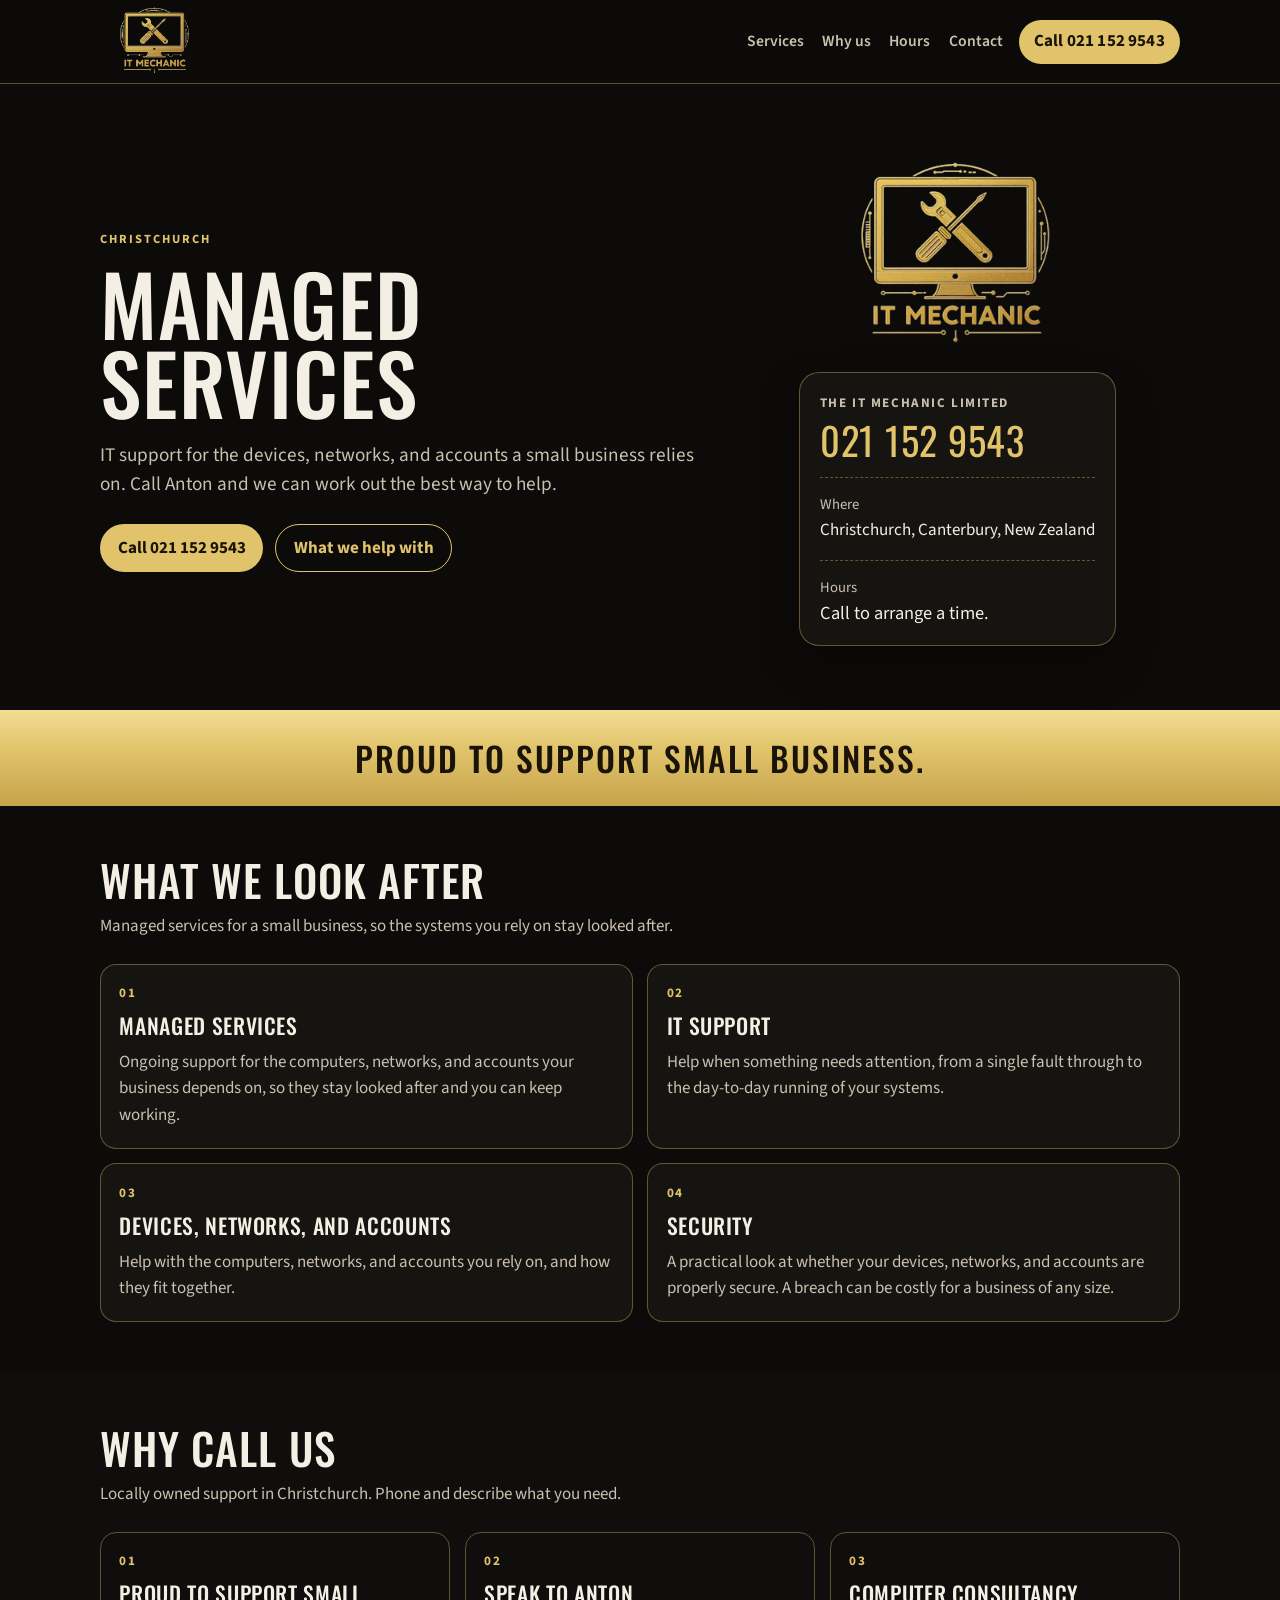
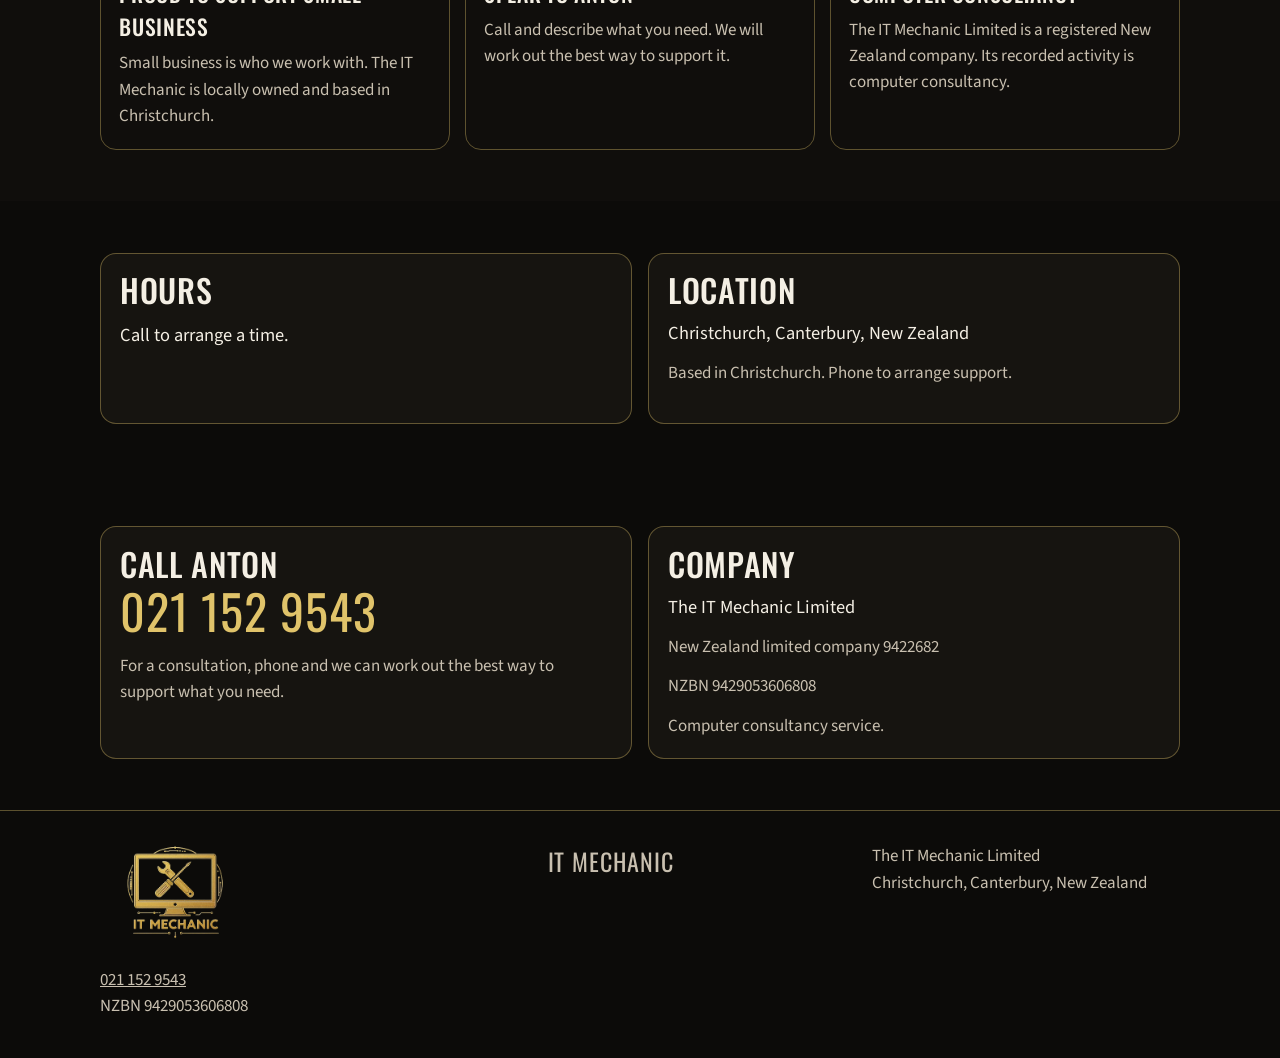
==== docs/index.html @ 7c2da6be "Move the site to docs so GitHub Pages can serve it. The page stays a static site, now published from" ====
<!DOCTYPE html>
<html lang="en-NZ">
<head>
  <meta charset="utf-8">
  <meta name="viewport" content="width=device-width, initial-scale=1">
  <title>IT Mechanic | Managed services in Christchurch</title>
  <meta name="description" content="IT Mechanic provides managed services for small business in Christchurch. Locally owned IT support for devices, networks, and accounts. Call 021 152 9543.">
  <link rel="canonical" href="https://itmech.nz/">
  <meta property="og:title" content="IT Mechanic | Managed services in Christchurch">
  <meta property="og:description" content="Proud to support small business. Managed services and IT support in Christchurch.">
  <meta property="og:image" content="https://itmech.nz/img/logo-on-black.png">
  <meta name="theme-color" content="#0c0b09">
  <link rel="icon" href="img/logo.png" type="image/png">
  <link rel="preconnect" href="https://fonts.googleapis.com">
  <link rel="preconnect" href="https://fonts.gstatic.com" crossorigin>
  <link href="https://fonts.googleapis.com/css2?family=Oswald:wght@500;600&family=Source+Sans+3:wght@400;600;700&display=swap" rel="stylesheet">
  <link rel="stylesheet" href="css/styles.css">
  <script type="application/ld+json" id="site-jsonld">
  {
    "@context": "https://schema.org",
    "@type": "ProfessionalService",
    "name": "IT Mechanic",
    "legalName": "The IT Mechanic Limited",
    "telephone": "+64211529543",
    "areaServed": "Christchurch",
    "address": {
      "@type": "PostalAddress",
      "addressLocality": "Christchurch",
      "addressRegion": "Canterbury",
      "addressCountry": "NZ"
    },
    "identifier": "9429053606808",
    "url": "https://itmech.nz/"
  }
  </script>
</head>
<body>
  <a class="skip" href="#main">Skip to content</a>
  <header class="site-header">
    <div class="wrap header-inner">
      <a class="brand" href="#top">
        <img class="brand-logo" src="img/logo.png" alt="IT Mechanic">
      </a>
      <nav class="nav" aria-label="Page">
        <a href="#support">Services</a>
        <a href="#why">Why us</a>
        <a href="#visit">Hours</a>
        <a href="#contact">Contact</a>
      </nav>
      <a class="call" data-field="phone-link" data-label="Call" href="tel:+64211529543">Call 021 152 9543</a>
    </div>
  </header>

  <main id="main">
    <section class="hero" id="top">
      <div class="wrap hero-grid">
        <div>
          <p class="eyebrow" data-field="city">Christchurch</p>
          <h1>Managed services</h1>
          <p class="lede">IT support for the devices, networks, and accounts a small business relies on. Call <span data-field="contact">Anton</span> and we can work out the best way to help.</p>
          <div class="hero-actions">
            <a class="btn btn-solid" data-field="phone-link" data-label="Call" href="tel:+64211529543">Call 021 152 9543</a>
            <a class="btn btn-ghost" href="#support">What we help with</a>
          </div>
        </div>
        <div class="hero-mark">
          <img class="hero-logo" src="img/logo.png" alt="">
        <aside class="ticket" aria-label="Contact card">
          <p class="ticket-kicker" data-field="legal">The IT Mechanic Limited</p>
          <a class="ticket-phone" data-field="phone-link" href="tel:+64211529543">021 152 9543</a>
          <hr>
          <p class="ticket-label">Where</p>
          <p data-field="city-line">Christchurch, Canterbury, New Zealand</p>
          <hr>
          <p class="ticket-label">Hours</p>
          <p class="status" data-field="open-status" hidden></p>
          <p class="hours-note" data-field="hours-note">Call to arrange a time.</p>
        </aside>
        </div>
      </div>
    </section>

    <section class="pride" aria-label="Small business">
      <div class="wrap">
        <p>Proud to support small business.</p>
      </div>
    </section>

    <section id="support">
      <div class="wrap">
        <div class="section-head">
          <h2>What we look after</h2>
          <p>Managed services for a small business, so the systems you rely on stay looked after.</p>
        </div>
        <div class="cards" data-list="services"></div>
      </div>
    </section>

    <section class="band" id="why">
      <div class="wrap">
        <div class="section-head">
          <h2>Why call us</h2>
          <p>Locally owned support in Christchurch. Phone and describe what you need.</p>
        </div>
        <div class="reasons" data-list="reasons"></div>
      </div>
    </section>

    <section id="visit">
      <div class="wrap visit-grid">
        <article class="panel">
          <h2>Hours</h2>
          <p class="hours-note" data-field="hours-note">Call to arrange a time.</p>
          <dl class="hours" data-list="hours" hidden></dl>
        </article>
        <article class="panel">
          <h2>Location</h2>
          <p class="address" data-field="city-line">Christchurch, Canterbury, New Zealand</p>
          <p class="address" data-block="street" hidden><span data-field="street"></span></p>
          <p class="fine">Based in Christchurch. Phone to arrange support.</p>
          <p><a data-field="map" hidden href="">Map</a></p>
        </article>
      </div>
    </section>

    <section id="contact">
      <div class="wrap contact-grid">
        <article class="panel">
          <h2>Call <span data-field="contact">Anton</span></h2>
          <a class="contact-phone" data-field="phone-link" href="tel:+64211529543">021 152 9543</a>
          <p class="fine">For a consultation, phone and we can work out the best way to support what you need.</p>
          <p data-block="email" hidden><a href=""></a></p>
        </article>
        <article class="panel">
          <h2>Company</h2>
          <p class="address" data-field="legal">The IT Mechanic Limited</p>
          <p class="fine">New Zealand limited company <span data-field="company-number">9422682</span></p>
          <p class="fine">NZBN <span data-field="nzbn">9429053606808</span></p>
          <p class="fine">Computer consultancy service.</p>
        </article>
      </div>
    </section>
  </main>

  <footer class="site-footer">
    <div class="wrap footer-inner">
      <img class="footer-logo" src="img/logo.png" alt="">
      <p class="footer-name" data-field="name">IT Mechanic</p>
      <p><span data-field="legal">The IT Mechanic Limited</span><br><span data-field="city-line">Christchurch, Canterbury, New Zealand</span></p>
      <p><a data-field="phone-link" href="tel:+64211529543">021 152 9543</a><br>NZBN <span data-field="nzbn">9429053606808</span></p>
    </div>
  </footer>

  <noscript>
    <div class="wrap" style="padding:1rem 0 2rem">
      <p>IT Mechanic, The IT Mechanic Limited, Christchurch. Managed services for small business. Proud to support small business. Call Anton on <a href="tel:+64211529543">021 152 9543</a>. Hours by arrangement.</p>
    </div>
  </noscript>

  <script src="js/site.config.js"></script>
  <script src="js/main.js"></script>
</body>
</html>
---- docs/css/styles.css ----
:root {
  --paper: #0c0b09;
  --paper-2: #161410;
  --ink: #f4efe4;
  --ink-soft: #c9c0b0;
  --line: rgba(224, 195, 106, 0.38);
  --gold: #e0c36a;
  --gold-deep: #c6a24b;
  --ink-on-gold: #1a1408;
  --shadow: 0 18px 40px rgba(0, 0, 0, 0.35);
  --display: "Oswald", "Arial Narrow", sans-serif;
  --sans: "Source Sans 3", "Segoe UI", sans-serif;
}

* { box-sizing: border-box; }

[hidden] { display: none !important; }

html { scroll-behavior: smooth; }

body {
  margin: 0;
  background: var(--paper);
  color: var(--ink);
  font-family: var(--sans);
  font-size: 1.0625rem;
  line-height: 1.55;
}

img, svg { display: block; max-width: 100%; }

a { color: inherit; }

.skip {
  position: absolute;
  left: 1rem;
  top: -4rem;
  background: var(--gold);
  color: var(--ink-on-gold);
  padding: 0.6rem 0.9rem;
  z-index: 10;
}

.skip:focus { top: 1rem; }

.wrap {
  width: min(1080px, calc(100% - 2rem));
  margin-inline: auto;
}

.site-header {
  position: sticky;
  top: 0;
  z-index: 5;
  background: rgba(12, 11, 9, 0.92);
  backdrop-filter: blur(10px);
  border-bottom: 1px solid var(--line);
}

.header-inner {
  display: flex;
  align-items: center;
  gap: 1rem;
  min-height: 5.2rem;
}

.brand {
  display: flex;
  align-items: center;
  text-decoration: none;
}

.brand-logo {
  height: 4.6rem;
  width: auto;
}

.hero-mark {
  display: grid;
  justify-items: center;
  gap: 1rem;
}

.hero-logo {
  width: min(280px, 78%);
  height: auto;
}

.footer-logo {
  width: 9.5rem;
  height: auto;
  margin-bottom: 0.4rem;
}

.nav {
  display: none;
  gap: 1.15rem;
  margin-left: auto;
}

.nav a {
  text-decoration: none;
  color: var(--ink-soft);
  font-weight: 600;
  font-size: 0.98rem;
}

.nav a:hover { color: var(--ink); }

.call {
  margin-left: auto;
  display: inline-flex;
  align-items: center;
  justify-content: center;
  min-height: 2.75rem;
  padding: 0.4rem 0.95rem;
  background: var(--gold);
  color: var(--ink-on-gold);
  text-decoration: none;
  border-radius: 999px;
  font-weight: 700;
  letter-spacing: 0.01em;
}

.nav + .call { margin-left: 0; }

.call:hover { background: #f0d48a; }

.hero {
  padding: 2.5rem 0 3rem;
}

.hero-grid {
  display: grid;
  gap: 1.5rem;
}

.eyebrow {
  margin: 0 0 0.8rem;
  color: var(--gold);
  font-weight: 700;
  letter-spacing: 0.16em;
  text-transform: uppercase;
  font-size: 0.78rem;
}

h1 {
  margin: 0;
  font-family: var(--display);
  font-weight: 500;
  font-size: clamp(3rem, 10vw, 5.2rem);
  line-height: 0.95;
  letter-spacing: 0.01em;
  text-transform: uppercase;
}

.lede {
  max-width: 38rem;
  margin: 1.25rem 0 0;
  font-size: 1.2rem;
  color: var(--ink-soft);
}

.hero-actions {
  display: flex;
  flex-wrap: wrap;
  gap: 0.75rem;
  margin-top: 1.5rem;
}

.btn {
  display: inline-flex;
  align-items: center;
  justify-content: center;
  min-height: 3rem;
  padding: 0.55rem 1.1rem;
  border-radius: 999px;
  text-decoration: none;
  font-weight: 700;
}

.btn-solid { background: var(--gold); color: var(--ink-on-gold); }
.btn-solid:hover { background: #f0d48a; }
.btn-ghost {
  border: 1px solid var(--gold);
  color: var(--gold);
  background: transparent;
}

.ticket {
  background: var(--paper-2);
  border: 1px solid var(--line);
  border-radius: 1.25rem;
  box-shadow: var(--shadow);
  padding: 1.25rem 1.25rem 1.1rem;
}

.ticket p { margin: 0; }

.ticket-kicker {
  color: var(--ink-soft);
  font-size: 0.82rem;
  letter-spacing: 0.12em;
  text-transform: uppercase;
  font-weight: 700;
}

.ticket-phone {
  display: block;
  margin-top: 0.35rem;
  font-family: var(--display);
  font-size: clamp(1.8rem, 5vw, 2.4rem);
  letter-spacing: 0.02em;
  text-decoration: none;
  line-height: 1.1;
  color: var(--gold);
}

.ticket hr {
  border: 0;
  border-top: 1px dashed var(--line);
  margin: 1rem 0;
}

.ticket-label {
  color: var(--ink-soft);
  font-size: 0.92rem;
}

.status {
  display: inline-block;
  margin-top: 0.45rem;
  padding: 0.2rem 0.55rem;
  border-radius: 999px;
  background: #3a3018;
  color: var(--gold);
  font-weight: 700;
  font-size: 0.92rem;
}

.status.is-open {
  background: #e3f0e6;
  color: #1d4a32;
}

section { padding: 3.2rem 0; }

.section-head {
  max-width: 38rem;
  margin-bottom: 1.5rem;
}

h2 {
  margin: 0;
  font-family: var(--display);
  font-size: clamp(2rem, 5vw, 2.7rem);
  font-weight: 500;
  letter-spacing: 0.02em;
  line-height: 1.05;
  text-transform: uppercase;
}

.section-head p {
  margin: 0.7rem 0 0;
  color: var(--ink-soft);
}

.cards, .reasons {
  display: grid;
  gap: 0.9rem;
}

.card {
  background: var(--paper-2);
  border: 1px solid var(--line);
  border-radius: 1rem;
  padding: 1.15rem 1.15rem 1.25rem;
}

.card-num {
  margin: 0;
  color: var(--gold);
  font-weight: 700;
  letter-spacing: 0.12em;
  font-size: 0.82rem;
}

.card h3 {
  margin: 0.35rem 0 0.4rem;
  font-family: var(--display);
  font-size: 1.35rem;
  font-weight: 500;
  letter-spacing: 0.03em;
  text-transform: uppercase;
}

.card p:last-child { margin: 0; color: var(--ink-soft); }

.pride {
  padding: 1.35rem 0;
  background: linear-gradient(180deg, #f3dc93 0%, #e0c36a 42%, #c6a24b 100%);
  color: var(--ink-on-gold);
}

.pride p {
  margin: 0;
  font-family: var(--display);
  font-weight: 500;
  font-size: clamp(1.45rem, 3vw, 2.1rem);
  letter-spacing: 0.06em;
  text-align: center;
  text-transform: uppercase;
}

.band {
  background: #100e0c;
  color: var(--ink);
}

.band .card {
  background: transparent;
  border-color: var(--line);
}

.band .card p:last-child,
.band .section-head p { color: var(--ink-soft); }

.band h2, .band h3 { color: var(--ink); }

.visit-grid, .contact-grid {
  display: grid;
  gap: 1rem;
}

.panel {
  background: var(--paper-2);
  border: 1px solid var(--line);
  border-radius: 1rem;
  padding: 1.2rem;
}

.panel h2 { font-size: 2rem; }

.hours {
  margin: 1rem 0 0;
}

.hours-row {
  display: grid;
  grid-template-columns: 1fr auto;
  gap: 1rem;
  padding: 0.55rem 0;
  border-top: 1px solid var(--line);
}

.hours-row dt, .hours-row dd { margin: 0; }
.hours-row dd { font-weight: 700; }

.hours-note {
  margin: 0.9rem 0 0;
  font-size: 1.15rem;
}

.address {
  margin: 0.8rem 0 0;
  font-size: 1.15rem;
}

.contact-phone {
  display: inline-block;
  margin-top: 0.4rem;
  font-family: var(--display);
  font-size: clamp(2rem, 6vw, 3rem);
  letter-spacing: 0.02em;
  text-decoration: none;
  line-height: 1;
  color: var(--gold);
}

.fine {
  margin: 0.8rem 0 0;
  color: var(--ink-soft);
}

.site-footer {
  padding: 2rem 0 2.4rem;
  border-top: 1px solid var(--line);
}

.footer-inner {
  display: grid;
  gap: 0.35rem;
}

.footer-name {
  margin: 0;
  font-family: var(--display);
  font-size: 1.5rem;
  letter-spacing: 0.04em;
  text-transform: uppercase;
}

.site-footer p { margin: 0; color: var(--ink-soft); }

:focus-visible {
  outline: 3px solid var(--gold);
  outline-offset: 3px;
}

@media (min-width: 720px) {
  .nav { display: flex; }
  .call { margin-left: 0; }
  .hero { padding: 4.5rem 0 4rem; }
  .hero-grid {
    grid-template-columns: 1.15fr 0.85fr;
    align-items: center;
    gap: 2rem;
  }
  .hero-logo { width: min(300px, 100%); }
  .cards { grid-template-columns: 1fr 1fr; }
  .reasons { grid-template-columns: repeat(3, 1fr); }
  .visit-grid, .contact-grid { grid-template-columns: 1fr 1fr; }
  .footer-inner {
    grid-template-columns: 1.4fr 1fr 1fr;
    gap: 1rem;
    align-items: start;
  }
}

@media (prefers-reduced-motion: reduce) {
  html { scroll-behavior: auto; }
}
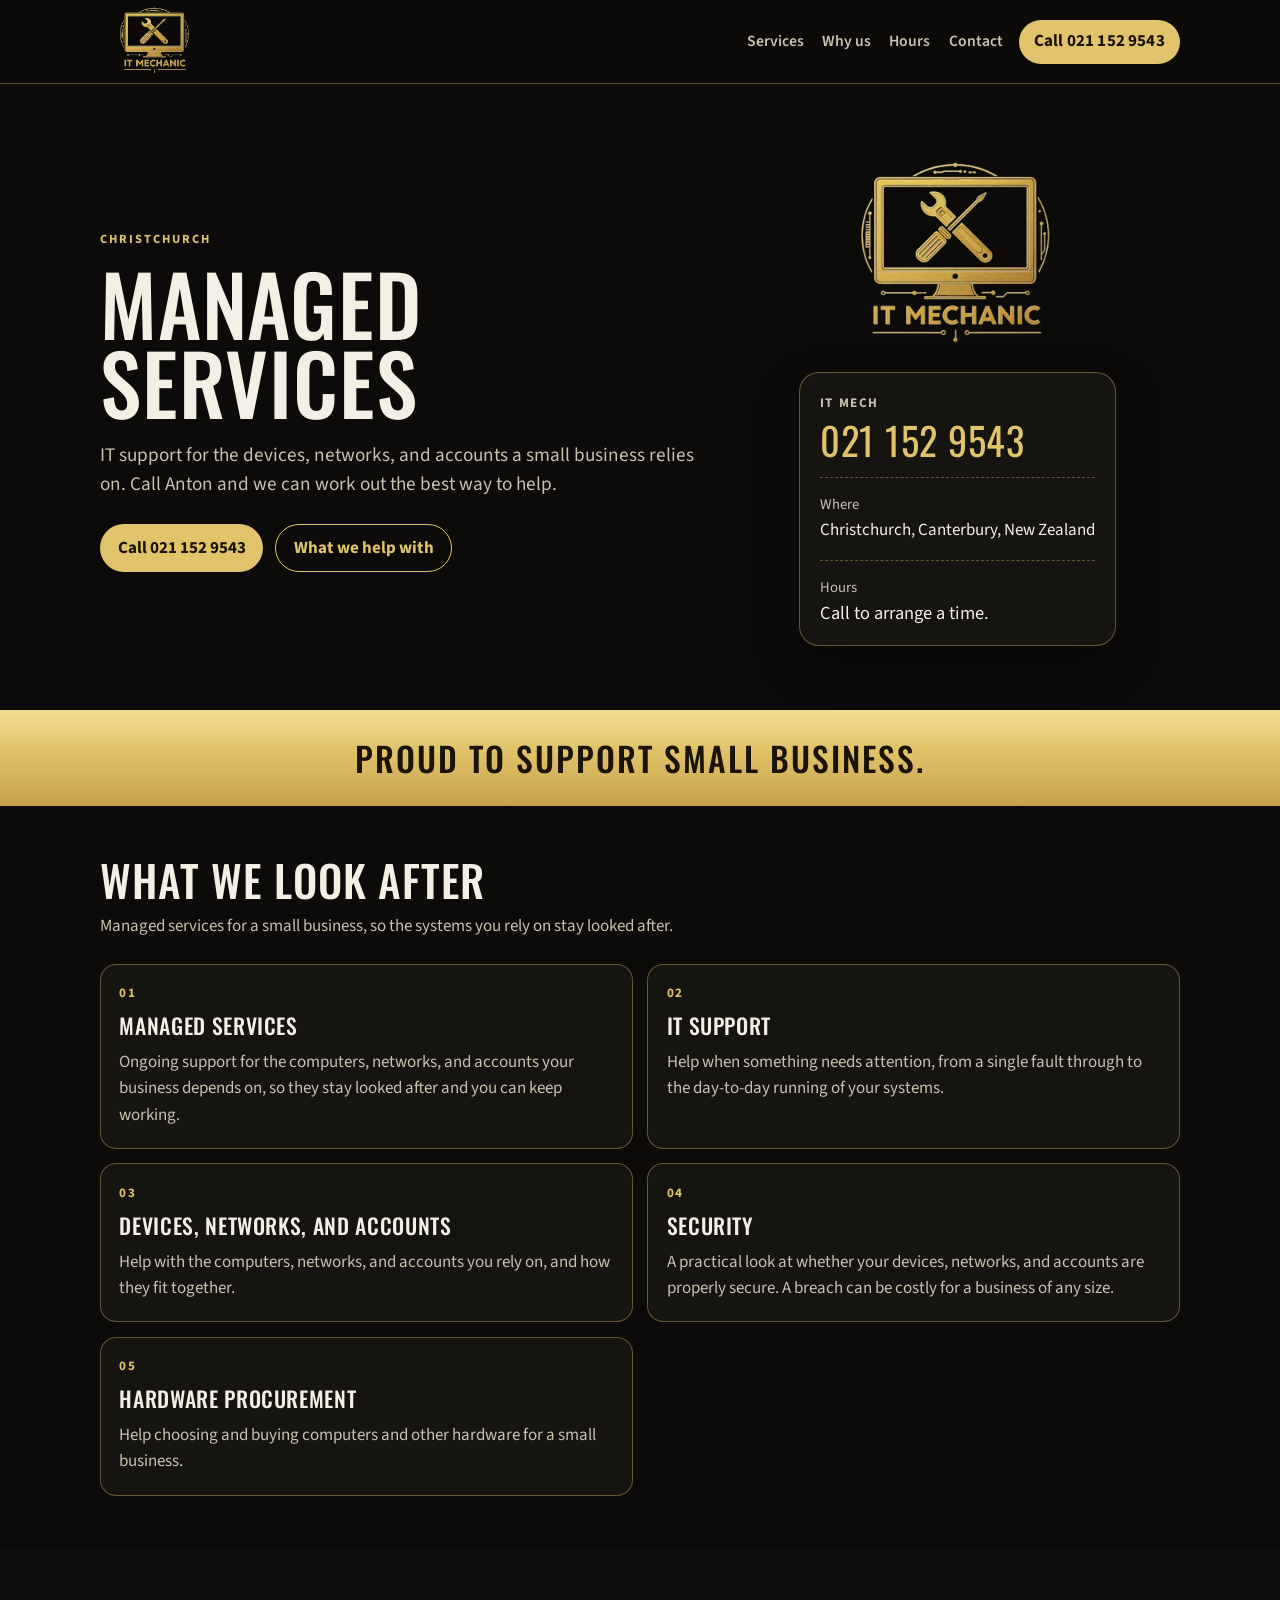
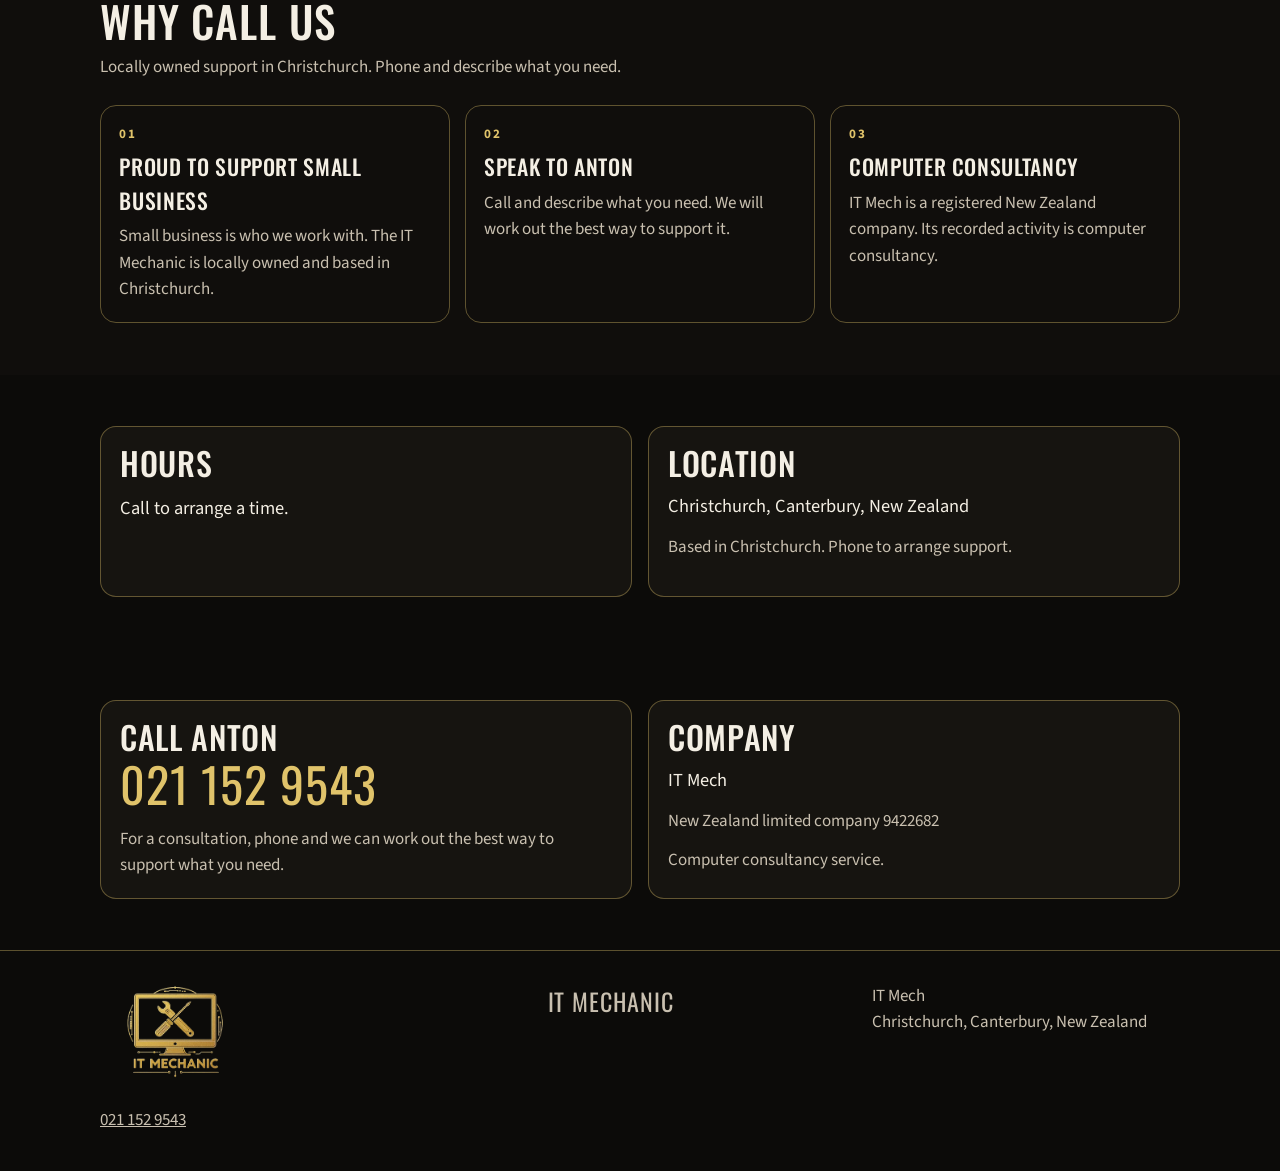
==== commit 282c5084: "Shorten the company name and add hardware procurement. IT Mech replaces The IT Mechanic Limited, the" ====
--- a/docs/index.html
+++ b/docs/index.html
@@ -20,7 +20,7 @@
     "@context": "https://schema.org",
     "@type": "ProfessionalService",
     "name": "IT Mechanic",
-    "legalName": "The IT Mechanic Limited",
+    "legalName": "IT Mech",
     "telephone": "+64211529543",
     "areaServed": "Christchurch",
     "address": {
@@ -29,7 +29,6 @@
       "addressRegion": "Canterbury",
       "addressCountry": "NZ"
     },
-    "identifier": "9429053606808",
     "url": "https://itmech.nz/"
   }
   </script>
@@ -66,7 +65,7 @@
         <div class="hero-mark">
           <img class="hero-logo" src="img/logo.png" alt="">
         <aside class="ticket" aria-label="Contact card">
-          <p class="ticket-kicker" data-field="legal">The IT Mechanic Limited</p>
+          <p class="ticket-kicker" data-field="legal">IT Mech</p>
           <a class="ticket-phone" data-field="phone-link" href="tel:+64211529543">021 152 9543</a>
           <hr>
           <p class="ticket-label">Where</p>
@@ -133,9 +132,8 @@
         </article>
         <article class="panel">
           <h2>Company</h2>
-          <p class="address" data-field="legal">The IT Mechanic Limited</p>
+          <p class="address" data-field="legal">IT Mech</p>
           <p class="fine">New Zealand limited company <span data-field="company-number">9422682</span></p>
-          <p class="fine">NZBN <span data-field="nzbn">9429053606808</span></p>
           <p class="fine">Computer consultancy service.</p>
         </article>
       </div>
@@ -146,14 +144,14 @@
     <div class="wrap footer-inner">
       <img class="footer-logo" src="img/logo.png" alt="">
       <p class="footer-name" data-field="name">IT Mechanic</p>
-      <p><span data-field="legal">The IT Mechanic Limited</span><br><span data-field="city-line">Christchurch, Canterbury, New Zealand</span></p>
-      <p><a data-field="phone-link" href="tel:+64211529543">021 152 9543</a><br>NZBN <span data-field="nzbn">9429053606808</span></p>
+      <p><span data-field="legal">IT Mech</span><br><span data-field="city-line">Christchurch, Canterbury, New Zealand</span></p>
+      <p><a data-field="phone-link" href="tel:+64211529543">021 152 9543</a></p>
     </div>
   </footer>
 
   <noscript>
     <div class="wrap" style="padding:1rem 0 2rem">
-      <p>IT Mechanic, The IT Mechanic Limited, Christchurch. Managed services for small business. Proud to support small business. Call Anton on <a href="tel:+64211529543">021 152 9543</a>. Hours by arrangement.</p>
+      <p>IT Mech, Christchurch. Managed services for small business, including hardware procurement. Proud to support small business. Call Anton on <a href="tel:+64211529543">021 152 9543</a>. Hours by arrangement.</p>
     </div>
   </noscript>
 
